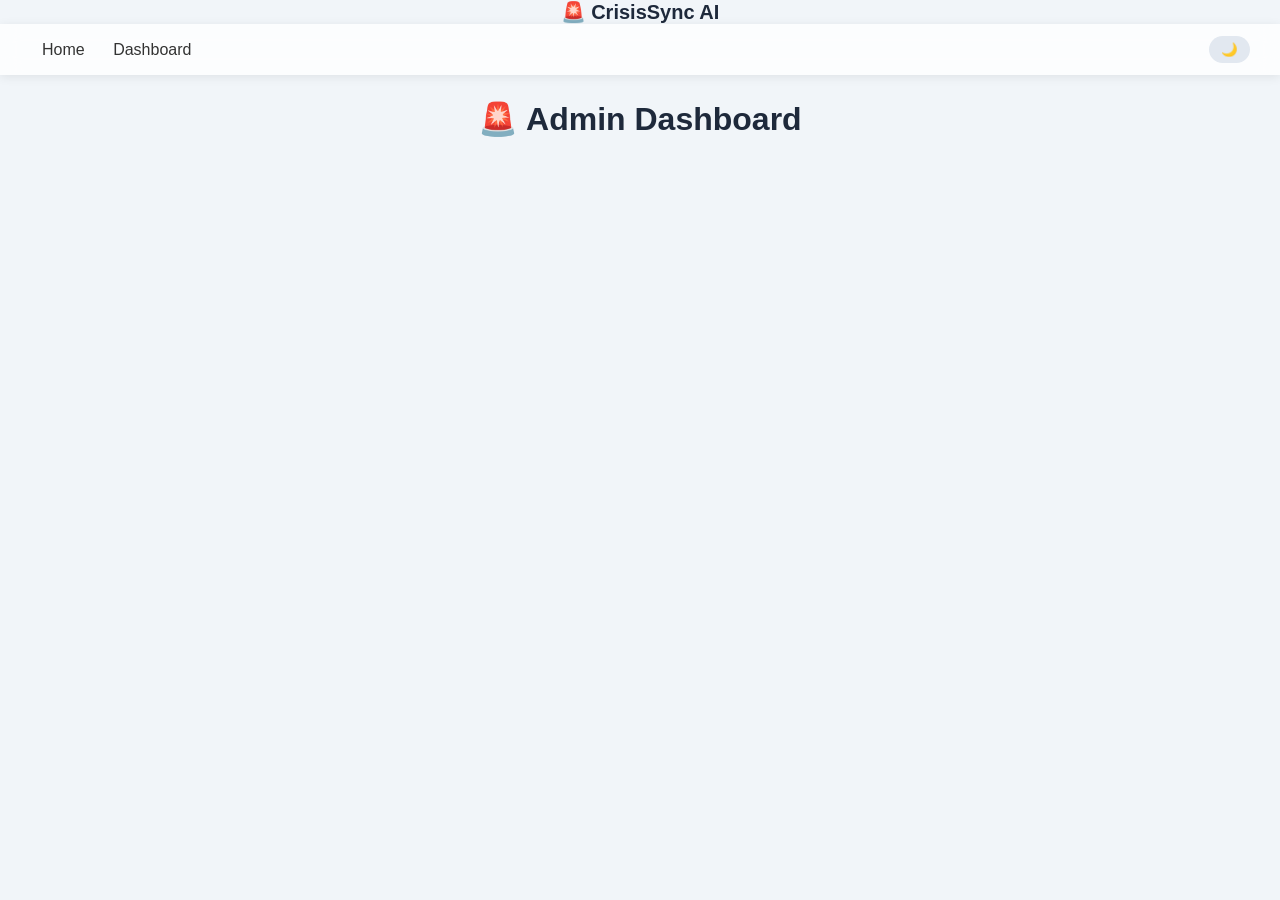
==== dashboard.html @ 0d901d20 "Add files via upload" ====
<!doctype html>
<html>
  <head>
    <title>Dashboard</title>

    <style>
      body {
        font-family: Arial;
        background: #f1f5f9;
        margin: 0;
        text-align: center;
      }

      /* 🔷 NAVBAR */
      .navbar {
        position: sticky;
        top: 0;
        z-index: 1000;

        display: flex;
        justify-content: space-between;
        align-items: center;

        padding: 12px 30px;

        background: rgba(255, 255, 255, 0.8);
        backdrop-filter: blur(10px);

        box-shadow: 0 2px 10px rgba(0, 0, 0, 0.08);
      }

      .logo {
        font-size: 20px;
        font-weight: bold;
        color: #1e293b;
      }

      .nav-links a {
        margin: 0 12px;
        text-decoration: none;
        color: #333;
        font-weight: 500;
      }

      .nav-links a:hover {
        color: #2563eb;
      }
      .toggle-btn {
        background: #e2e8f0;
        border: none;
        padding: 6px 12px;
        border-radius: 20px;
        cursor: pointer;
        width: auto;
      }

      .toggle-btn:hover {
        background: #cbd5e1;
      }
      .dark {
        background: #1e1e1e;
        color: white;
      }

      .dark .container {
        background: #2c2c2c;
      }

      .dark input {
        background: #333;
        color: white;
        border: 1px solid #555;
      }

      .dark #output {
        color: white;
      }
      h1 {
        margin-top: 25px;
        color: #1e293b;
      }

      /* 🔷 CARD (UPGRADED ONLY UI) */
      .card {
        background: white;
        padding: 18px;
        margin: 15px auto;
        width: 420px;

        border-radius: 16px;
        border-left: 6px solid #2563eb;
        text-align: left;

        box-shadow: 0 8px 20px rgba(0, 0, 0, 0.08);
        transition: 0.2s;
      }

      .card:hover {
        transform: translateY(-3px);
      }
    </style>
  </head>

  <body>
    <div class="logo">🚨 CrisisSync AI</div>
    <!-- 🔷 NAVBAR -->
    <div class="navbar">
      <div class="nav-links">
        <a href="index.html">Home</a>
        <a href="dashboard.html">Dashboard</a>
      </div>
      <button onclick="toggleDarkMode()" class="toggle-btn">🌙</button>
    </div>
    <h1>🚨 Admin Dashboard</h1>

    <div id="alerts"></div>

    <script>
      function toggleDarkMode() {
        document.body.classList.toggle("dark");
      }
      async function load() {
        const res = await fetch("/alerts");
        const data = await res.json();

        let html = "";

        data
          .slice()
          .reverse()
          .forEach((a) => {
            html += `
        <div class="card">
          <b>${a.type}</b> (${a.priority}) [${a.status}]<br>
          👤 ${a.name}<br>
          📍 ${a.location}<br>
          💬 ${a.message}<br>
          🕒 ${a.time}<br>
          <i>${a.suggestion}</i><br><br>

          ${
            a.status === "Active"
              ? `<button onclick="resolve(${a.id})">Mark Resolved</button>`
              : `<span style="color:green;">✔ Resolved</span>`
          }
        </div>
        `;
          });

        document.getElementById("alerts").innerHTML = html;
      }

      async function resolve(id) {
        await fetch("/resolve/" + id, { method: "POST" });
        load();
      }

      setInterval(load, 3000);
      load();
    </script>
  </body>
</html>
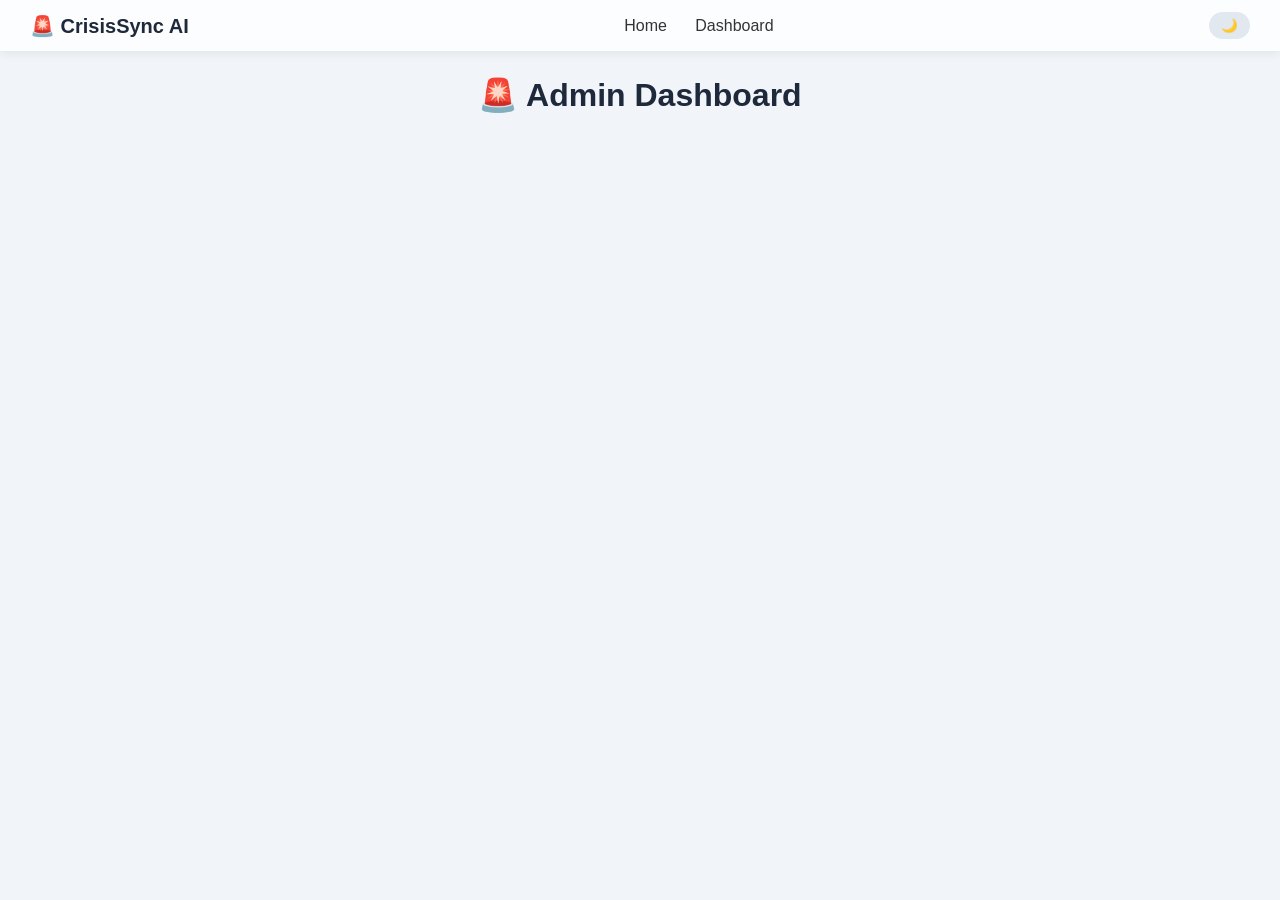
==== commit ef9a1489: "Update dashboard.html" ====
--- a/dashboard.html
+++ b/dashboard.html
@@ -102,9 +102,9 @@
   </head>
 
   <body>
-    <div class="logo">🚨 CrisisSync AI</div>
     <!-- 🔷 NAVBAR -->
     <div class="navbar">
+      <div class="logo">🚨 CrisisSync AI</div>
       <div class="nav-links">
         <a href="index.html">Home</a>
         <a href="dashboard.html">Dashboard</a>
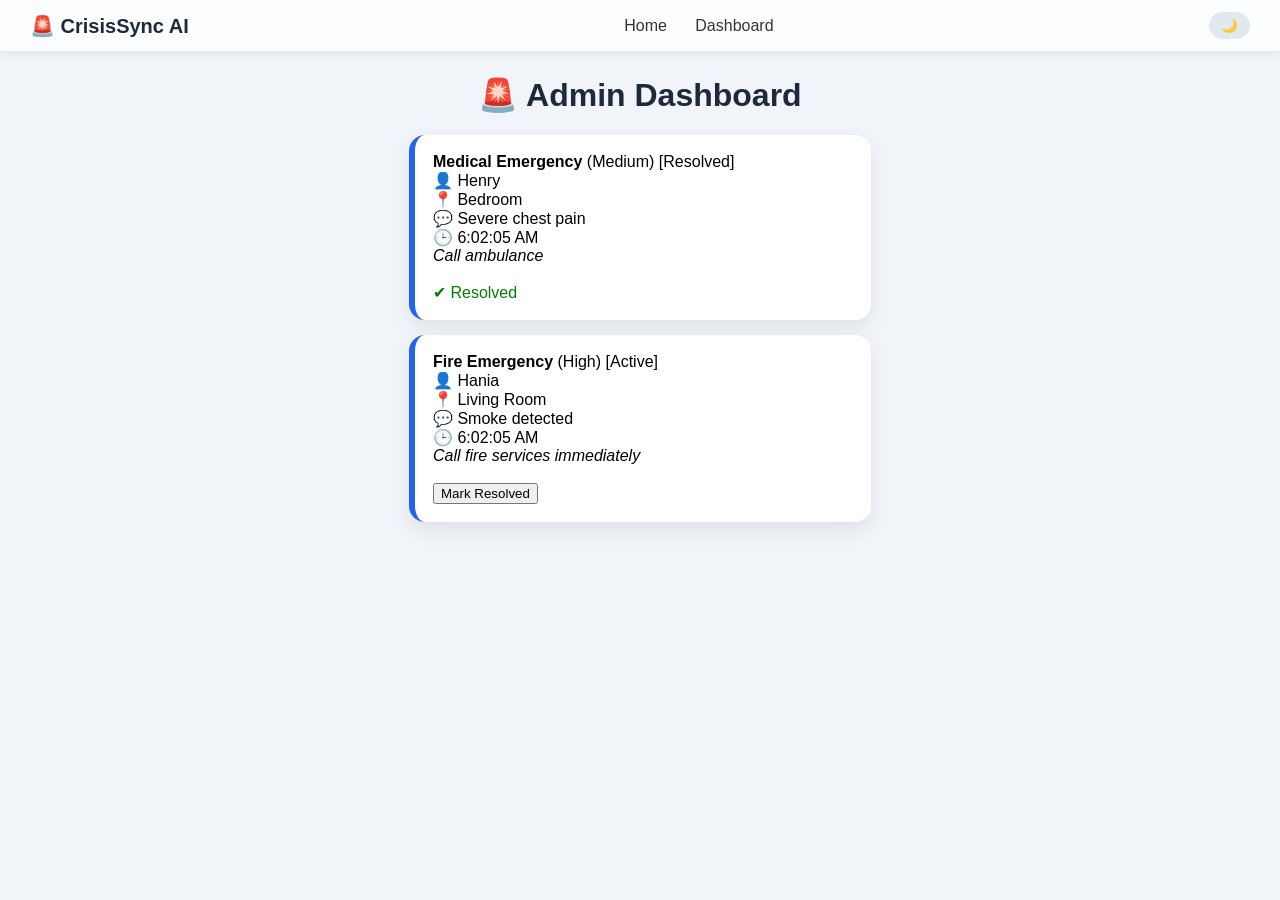
==== commit 3a405448: "Refactor dashboard HTML structure and scripts" ====
--- a/dashboard.html
+++ b/dashboard.html
@@ -120,8 +120,28 @@
         document.body.classList.toggle("dark");
       }
       async function load() {
-        const res = await fetch("/alerts");
-        const data = await res.json();
+        const data = [
+  {
+    type: "Fire Emergency",
+    priority: "High",
+    status: "Active",
+    name: "Hania",
+    location: "Living Room",
+    message: "Smoke detected",
+    time: new Date().toLocaleTimeString(),
+    suggestion: "Call fire services immediately"
+  },
+  {
+    type: "Medical Emergency",
+    priority: "Medium",
+    status: "Resolved",
+    name: "Henry",
+    location: "Bedroom",
+    message: "Severe chest pain",
+    time: new Date().toLocaleTimeString(),
+    suggestion: "Call ambulance"
+  }
+];
 
         let html = "";
 
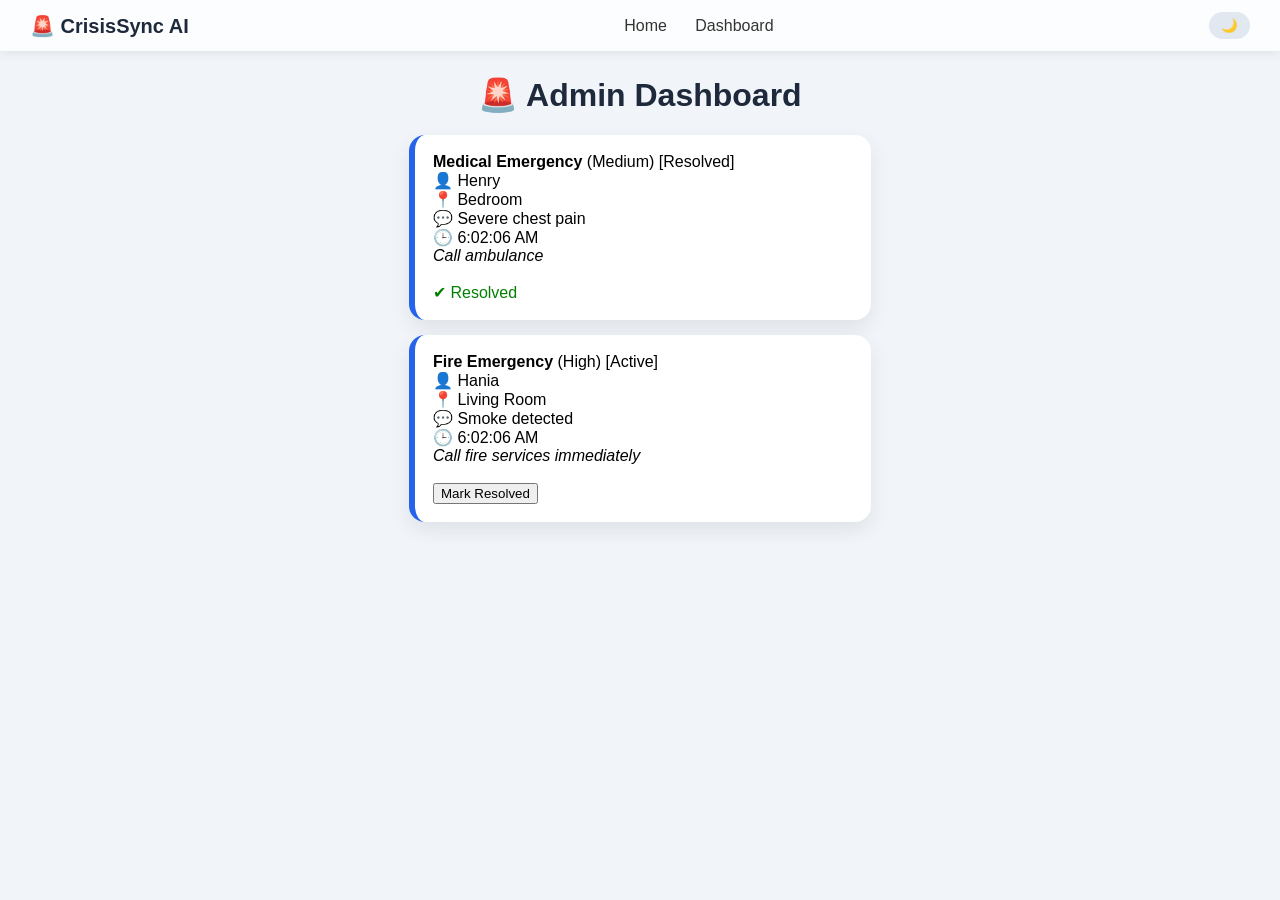
==== commit b4ebf1b6: "Update dashboard.html" ====
--- a/dashboard.html
+++ b/dashboard.html
@@ -171,7 +171,7 @@
       }
 
       async function resolve(id) {
-        await fetch("/resolve/" + id, { method: "POST" });
+        alert("Marked as resolved (demo mode)");
         load();
       }
 
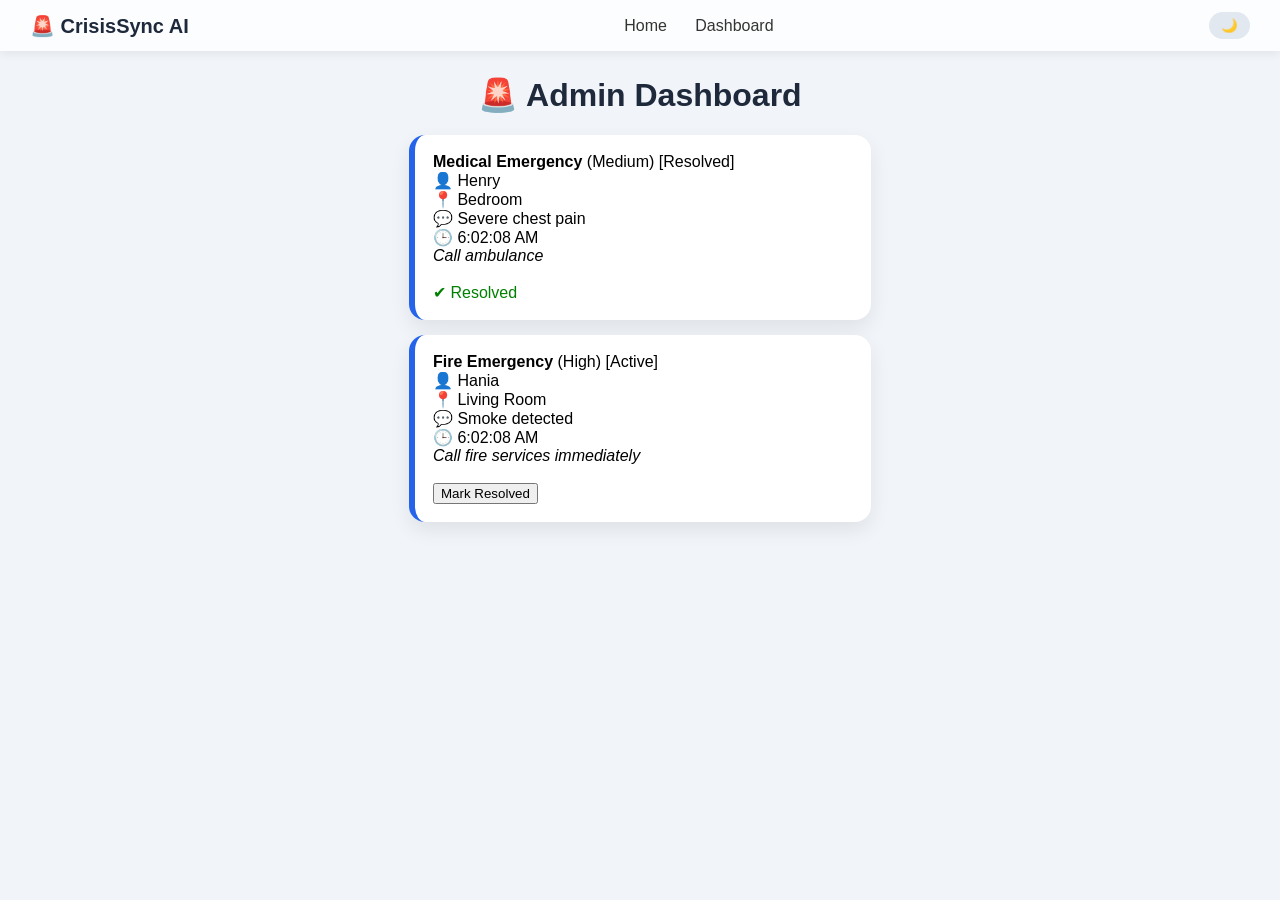
==== commit c6b4aae0: "Update dashboard.html" ====
--- a/dashboard.html
+++ b/dashboard.html
@@ -160,7 +160,7 @@
 
           ${
             a.status === "Active"
-              ? `<button onclick="resolve(${a.id})">Mark Resolved</button>`
+              ? `<button onclick="resolve(${Math.random()})">Mark Resolved</button>`
               : `<span style="color:green;">✔ Resolved</span>`
           }
         </div>
